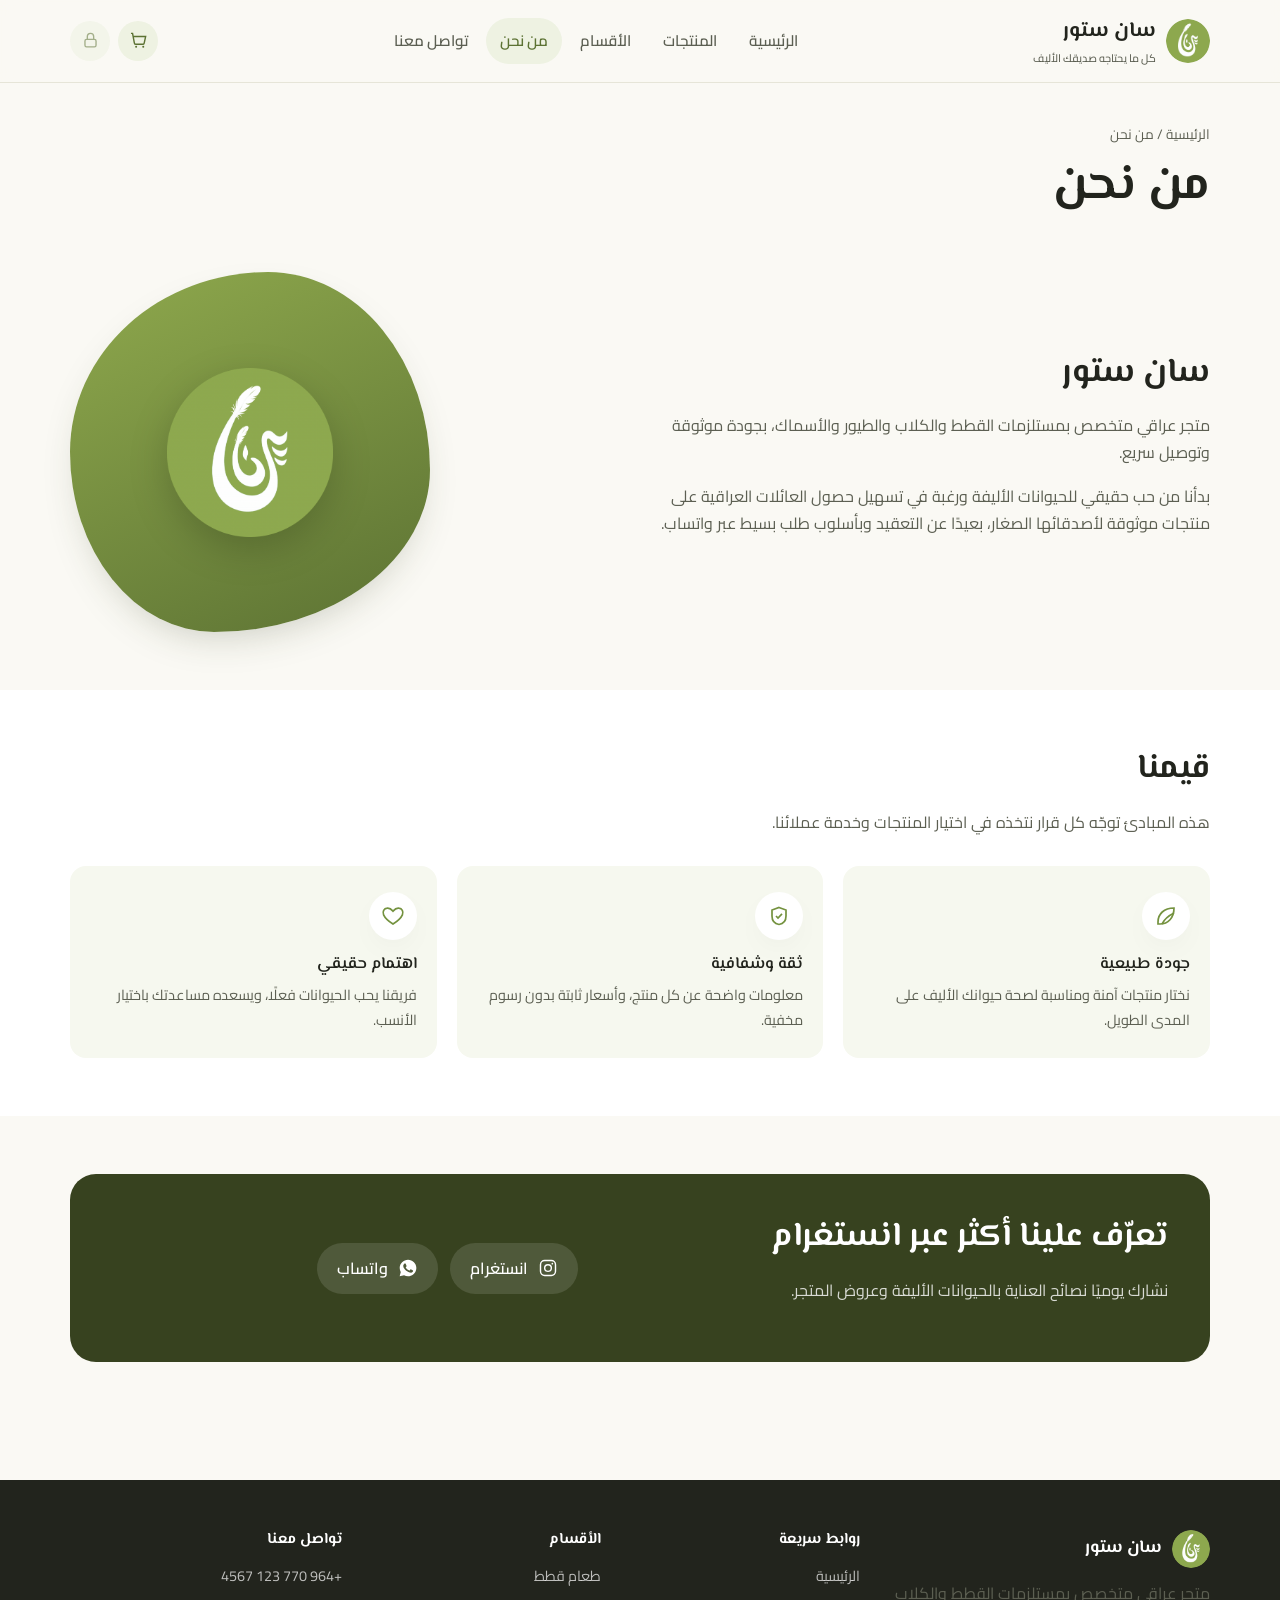
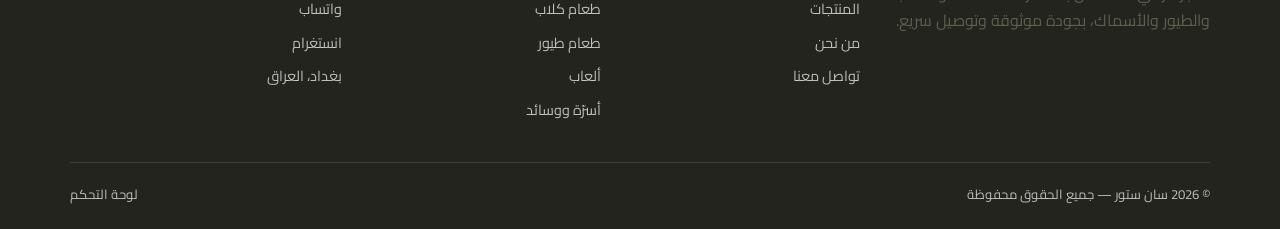
==== about.html @ 828fa0b1 "Add files via upload" ====
<!DOCTYPE html>
<html lang="ar" dir="rtl">
<head>
<meta charset="UTF-8">
<meta name="viewport" content="width=device-width, initial-scale=1.0">
<title>من نحن | سان ستور</title>
<link rel="icon" href="assets/logo/logo.png">
<link rel="stylesheet" href="css/style.css">
</head>
<body>

<div id="site-header" data-active="about"></div>

<main>
  <section class="page-header">
    <div class="container">
      <div class="breadcrumb"><a href="index.html">الرئيسية</a> / من نحن</div>
      <h1>من نحن</h1>
    </div>
  </section>

  <section class="section" style="padding-top:10px;">
    <div class="container about-hero">
      <div>
        <h2 id="aboutStoreName">سان ستور</h2>
        <p id="aboutDescription">متجر عراقي متخصص بمستلزمات الحيوانات الأليفة.</p>
        <p>بدأنا من حب حقيقي للحيوانات الأليفة ورغبة في تسهيل حصول العائلات العراقية على منتجات موثوقة لأصدقائها الصغار، بعيدًا عن التعقيد وبأسلوب طلب بسيط عبر واتساب.</p>
      </div>
      <div class="hero-art" style="max-width:360px;margin-inline-start:auto;">
        <img src="assets/logo/logo.png" alt="شعار وربيرة">
      </div>
    </div>
  </section>

  <section class="section section-alt">
    <div class="container">
      <div class="section-head">
        <div>
          <h2>قيمنا</h2>
          <p>هذه المبادئ توجّه كل قرار نتخذه في اختيار المنتجات وخدمة عملائنا.</p>
        </div>
      </div>
      <div class="value-grid">
        <div class="feature-card">
          <div class="icon">__ICON_LEAF__</div>
          <h3>جودة طبيعية</h3>
          <p>نختار منتجات آمنة ومناسبة لصحة حيوانك الأليف على المدى الطويل.</p>
        </div>
        <div class="feature-card">
          <div class="icon">__ICON_SHIELD__</div>
          <h3>ثقة وشفافية</h3>
          <p>معلومات واضحة عن كل منتج، وأسعار ثابتة بدون رسوم مخفية.</p>
        </div>
        <div class="feature-card">
          <div class="icon">__ICON_HEART__</div>
          <h3>اهتمام حقيقي</h3>
          <p>فريقنا يحب الحيوانات فعلًا، ويسعده مساعدتك باختيار الأنسب.</p>
        </div>
      </div>
    </div>
  </section>

  <section class="section">
    <div class="container">
      <div class="contact-band" id="aboutContactBand">
        <div>
          <h2>تعرّف علينا أكثر عبر انستغرام</h2>
          <p>نشارك يوميًا نصائح العناية بالحيوانات الأليفة وعروض المتجر.</p>
        </div>
        <div class="social-row" id="aboutSocialRow"></div>
      </div>
    </div>
  </section>
</main>

<div id="site-footer"></div>

<script src="js/config.js"></script>
<script src="js/icons.js"></script>
<script src="js/store.js"></script>
<script src="js/whatsapp.js"></script>
<script src="js/app.js"></script>
<script>
  document.addEventListener("DOMContentLoaded", function () {
    const s = Store.getSettings();
    document.getElementById("aboutStoreName").textContent = s.storeName;
    document.getElementById("aboutDescription").textContent = s.storeDescription;

    document.querySelector(".value-grid").innerHTML = document.querySelector(".value-grid").innerHTML
      .replace("__ICON_LEAF__", iconSvg("leaf"))
      .replace("__ICON_SHIELD__", iconSvg("shield"))
      .replace("__ICON_HEART__", iconSvg("heart"));

    document.getElementById("aboutSocialRow").innerHTML =
      '<a href="' + s.instagram + '" target="_blank" rel="noopener">' + iconSvg("instagram") + "انستغرام</a>" +
      '<a href="https://wa.me/' + whatsappDigitsOnly(s.whatsapp) + '" target="_blank" rel="noopener">' + iconSvg("whatsapp") + "واتساب</a>";
  });
</script>
</body>
</html>
---- css/style.css ----
/* ==========================================================================
   وربيرة | متجر مستلزمات الحيوانات الأليفة — Stylesheet
   ========================================================================== */

@import url('https://fonts.googleapis.com/css2?family=El+Messiri:wght@400;500;600;700&family=Cairo:wght@400;500;600;700&display=swap');

:root {
  /* Brand palette, drawn from the logo */
  --olive-900: #37421f;
  --olive-700: #5c7233;
  --olive-600: #74923f;
  --olive-500: #8fa94d;
  --olive-400: #a9c06e;
  --olive-100: #eef2e2;
  --olive-50:  #f6f8ef;

  --sand-500: #c99a4b;   /* secondary accent — used sparingly for badges */
  --sand-100: #f7ecd9;

  --cream: #faf9f4;
  --white: #ffffff;

  --ink-900: #22241d;    /* headings / primary text */
  --ink-600: #5c5f52;    /* secondary text */
  --ink-300: #9a9d8f;    /* placeholder / muted */

  --line: #e6e5d8;
  --line-strong: #d3d2c2;

  --danger: #b3492f;
  --danger-bg: #f7e9e4;

  --radius-lg: 26px;
  --radius-md: 16px;
  --radius-sm: 10px;
  --radius-pill: 999px;

  --shadow-soft: 0 10px 30px -18px rgba(34, 36, 29, 0.35);
  --shadow-lift: 0 16px 40px -16px rgba(55, 66, 31, 0.28);

  --font-display: 'El Messiri', 'Tajawal', sans-serif;
  --font-body: 'Cairo', 'Tajawal', sans-serif;

  --container: 1180px;
}

* { box-sizing: border-box; }
html { scroll-behavior: smooth; }

body {
  margin: 0;
  font-family: var(--font-body);
  color: var(--ink-900);
  background: var(--cream);
  line-height: 1.7;
  -webkit-font-smoothing: antialiased;
}

img { max-width: 100%; display: block; }

h1, h2, h3, h4 {
  font-family: var(--font-display);
  color: var(--ink-900);
  margin: 0 0 .5em;
  line-height: 1.3;
}

h1 { font-size: clamp(2rem, 4vw, 3rem); font-weight: 700; }
h2 { font-size: clamp(1.5rem, 3vw, 2.1rem); font-weight: 700; }
h3 { font-size: 1.25rem; font-weight: 600; }

p { margin: 0 0 1em; color: var(--ink-600); }

a { color: inherit; text-decoration: none; }

button { font-family: inherit; cursor: pointer; }

:focus-visible {
  outline: 3px solid var(--olive-400);
  outline-offset: 2px;
}

.container {
  max-width: var(--container);
  margin-inline: auto;
  padding-inline: 20px;
}

.visually-hidden {
  position: absolute; width: 1px; height: 1px;
  overflow: hidden; clip: rect(0 0 0 0); white-space: nowrap;
}

/* ---------- Buttons ---------- */
.btn {
  display: inline-flex; align-items: center; justify-content: center; gap: 8px;
  padding: 13px 26px;
  border-radius: var(--radius-pill);
  border: 1px solid transparent;
  font-weight: 600; font-size: .98rem;
  transition: transform .15s ease, box-shadow .15s ease, background .15s ease;
}
.btn-primary { background: var(--olive-600); color: var(--white); }
.btn-primary:hover { background: var(--olive-700); box-shadow: var(--shadow-lift); transform: translateY(-1px); }
.btn-outline { background: transparent; border-color: var(--line-strong); color: var(--ink-900); }
.btn-outline:hover { border-color: var(--olive-600); color: var(--olive-700); }
.btn-whatsapp { background: var(--ink-900); color: var(--white); }
.btn-whatsapp:hover { background: var(--olive-700); }
.btn-sm { padding: 8px 16px; font-size: .85rem; }
.btn-block { width: 100%; }
.btn:disabled { opacity: .5; cursor: not-allowed; transform: none !important; box-shadow: none !important; }
.btn svg { width: 18px; height: 18px; flex-shrink: 0; }

.btn-icon {
  display: inline-flex; align-items: center; justify-content: center;
  width: 40px; height: 40px; border-radius: 50%;
  background: var(--olive-100); color: var(--olive-700);
  transition: background .15s ease;
}
.btn-icon:hover { background: var(--olive-500); color: var(--white); }
.btn-icon svg { width: 19px; height: 19px; }

/* ---------- Header ---------- */
.site-header {
  position: sticky; top: 0; z-index: 50;
  background: rgba(250, 249, 244, .92);
  backdrop-filter: blur(8px);
  border-bottom: 1px solid var(--line);
}
.header-inner {
  display: flex; align-items: center; justify-content: space-between;
  padding-block: 14px; gap: 20px;
}
.brand { display: flex; align-items: center; gap: 10px; }
.brand img { width: 44px; height: 44px; border-radius: 50%; }
.brand-name { font-family: var(--font-display); font-size: 1.3rem; font-weight: 700; }
.brand-name span { display: block; font-family: var(--font-body); font-size: .68rem; font-weight: 500; color: var(--ink-600); }

.main-nav { display: flex; align-items: center; gap: 4px; }
.main-nav a {
  padding: 10px 14px; border-radius: var(--radius-pill); font-weight: 600; font-size: .95rem; color: var(--ink-600);
  transition: background .15s ease, color .15s ease;
}
.main-nav a:hover, .main-nav a.active { background: var(--olive-100); color: var(--olive-700); }

.header-actions { display: flex; align-items: center; gap: 8px; }
.cart-link { position: relative; }
.cart-count {
  position: absolute; top: -4px; left: -4px;
  background: var(--sand-500); color: var(--white);
  font-size: .68rem; font-weight: 700; line-height: 1;
  min-width: 18px; height: 18px; border-radius: 50%;
  display: flex; align-items: center; justify-content: center;
  padding: 0 3px;
}
.admin-link { opacity: .55; }
.admin-link:hover { opacity: 1; }

.nav-toggle {
  display: none; width: 42px; height: 42px; border-radius: 50%;
  background: var(--olive-100); border: none; align-items: center; justify-content: center;
}
.nav-toggle svg { width: 20px; height: 20px; color: var(--olive-700); }

/* ---------- Hero ---------- */
.hero {
  position: relative; overflow: hidden;
  padding-block: 56px 72px;
}
.hero-blob {
  position: absolute; inset-inline-end: -12%; top: -18%;
  width: 620px; height: 620px;
  background: var(--olive-100);
  border-radius: 62% 38% 55% 45% / 48% 55% 45% 52%;
  z-index: 0;
}
.hero-inner {
  position: relative; z-index: 1;
  display: grid; grid-template-columns: 1.05fr .95fr; gap: 48px; align-items: center;
}
.hero-eyebrow-free { color: var(--olive-700); font-weight: 700; margin-bottom: 10px; }
.hero-copy p { font-size: 1.08rem; max-width: 46ch; }
.hero-cta { display: flex; gap: 12px; margin-top: 26px; flex-wrap: wrap; }
.hero-trust { display: flex; gap: 26px; margin-top: 34px; flex-wrap: wrap; }
.hero-trust div strong { display: block; font-family: var(--font-display); font-size: 1.5rem; color: var(--olive-700); }
.hero-trust div span { font-size: .85rem; color: var(--ink-600); }

.hero-art {
  position: relative;
  aspect-ratio: 1 / 1;
  border-radius: 55% 45% 60% 40% / 50% 55% 45% 50%;
  background: linear-gradient(155deg, var(--olive-500), var(--olive-700));
  display: flex; align-items: center; justify-content: center;
  box-shadow: var(--shadow-lift);
}
.hero-art img { width: 46%; filter: drop-shadow(0 12px 18px rgba(0,0,0,.18)); }

/* ---------- Section shells ---------- */
.section { padding-block: 58px; }
.section-head {
  display: flex; align-items: flex-end; justify-content: space-between; gap: 20px;
  margin-bottom: 30px; flex-wrap: wrap;
}
.section-head p { margin: 0; max-width: 50ch; }
.section-alt { background: var(--white); }

/* ---------- Category chips ---------- */
.cat-scroller {
  display: flex; gap: 14px; overflow-x: auto; padding-bottom: 6px;
  scrollbar-width: none;
}
.cat-scroller::-webkit-scrollbar { display: none; }
.cat-chip {
  flex: 0 0 auto;
  display: flex; flex-direction: column; align-items: center; gap: 10px;
  width: 118px; padding: 18px 12px;
  background: var(--white); border: 1px solid var(--line); border-radius: var(--radius-md);
  text-align: center; transition: border-color .15s ease, transform .15s ease;
}
.cat-chip:hover { border-color: var(--olive-500); transform: translateY(-2px); }
.cat-chip .cat-icon {
  width: 52px; height: 52px; border-radius: 50%;
  background: var(--olive-100); display: flex; align-items: center; justify-content: center;
}
.cat-chip .cat-icon svg { width: 26px; height: 26px; color: var(--olive-700); }
.cat-chip span.name { font-weight: 600; font-size: .88rem; }

.filter-chip {
  padding: 9px 18px; border-radius: var(--radius-pill); border: 1px solid var(--line-strong);
  background: var(--white); font-weight: 600; font-size: .88rem; color: var(--ink-600);
  white-space: nowrap;
}
.filter-chip.active, .filter-chip:hover { background: var(--olive-600); border-color: var(--olive-600); color: var(--white); }

/* ---------- Product grid & cards ---------- */
.product-grid {
  display: grid; gap: 22px;
  grid-template-columns: repeat(auto-fill, minmax(230px, 1fr));
}
.product-card {
  background: var(--white); border: 1px solid var(--line); border-radius: var(--radius-md);
  overflow: hidden; display: flex; flex-direction: column;
  transition: border-color .15s ease, box-shadow .15s ease;
}
.product-card:hover { border-color: var(--olive-400); box-shadow: var(--shadow-soft); }
.product-media {
  position: relative; aspect-ratio: 4/3; background: var(--olive-50);
  display: flex; align-items: center; justify-content: center; overflow: hidden;
}
.product-media img { width: 100%; height: 100%; object-fit: cover; }
.product-media .placeholder-icon { width: 42%; color: var(--olive-500); }
.badge {
  position: absolute; top: 10px; inset-inline-start: 10px;
  font-size: .72rem; font-weight: 700; padding: 5px 11px; border-radius: var(--radius-pill);
}
.badge-new { background: var(--olive-600); color: var(--white); }
.badge-featured { background: var(--sand-500); color: var(--white); }
.badge-out { position: static; margin-inline-start: 8px; background: var(--danger-bg); color: var(--danger); }

.product-body { padding: 16px; display: flex; flex-direction: column; gap: 8px; flex: 1; }
.product-cat { font-size: .76rem; color: var(--olive-700); font-weight: 700; }
.product-name { font-weight: 700; font-size: 1.02rem; }
.product-name a:hover { color: var(--olive-700); }
.product-desc { font-size: .87rem; color: var(--ink-600); flex: 1; }
.product-foot { display: flex; align-items: center; justify-content: space-between; margin-top: 6px; }
.price { font-family: var(--font-display); font-weight: 700; font-size: 1.15rem; color: var(--ink-900); }
.price small { font-size: .7rem; font-weight: 500; color: var(--ink-600); }
.product-actions { display: flex; gap: 8px; margin-top: 10px; }
.stock-line { font-size: .8rem; color: var(--ink-600); display: flex; align-items: center; gap: 6px; }
.dot { width: 8px; height: 8px; border-radius: 50%; background: var(--olive-500); }
.dot.dot-out { background: var(--danger); }

/* ---------- Why-us / trust ---------- */
.feature-grid { display: grid; grid-template-columns: repeat(4, 1fr); gap: 20px; }
.feature-card {
  background: var(--olive-50); border-radius: var(--radius-md); padding: 26px 20px;
}
.feature-card .icon {
  width: 48px; height: 48px; border-radius: 50%; background: var(--white);
  display: flex; align-items: center; justify-content: center; margin-bottom: 14px;
  box-shadow: var(--shadow-soft);
}
.feature-card .icon svg { width: 24px; height: 24px; color: var(--olive-600); }
.feature-card h3 { font-size: 1.02rem; }
.feature-card p { font-size: .9rem; margin: 0; }

/* ---------- Contact / social band ---------- */
.contact-band {
  background: var(--olive-900); color: var(--white); border-radius: var(--radius-lg);
  padding: 42px; display: grid; grid-template-columns: 1.2fr 1fr; gap: 30px; align-items: center;
}
.contact-band h2, .contact-band p { color: var(--white); }
.contact-band p { color: rgba(255,255,255,.8); }
.social-row { display: flex; gap: 12px; }
.social-row a {
  display: flex; align-items: center; gap: 10px; padding: 12px 20px;
  background: rgba(255,255,255,.12); border-radius: var(--radius-pill); font-weight: 600;
}
.social-row a:hover { background: rgba(255,255,255,.22); }
.social-row svg { width: 20px; height: 20px; }

/* ---------- Footer ---------- */
.site-footer { background: var(--ink-900); color: rgba(255,255,255,.7); padding-block: 50px 24px; margin-top: 60px; }
.footer-grid { display: grid; grid-template-columns: 1.4fr 1fr 1fr 1.2fr; gap: 32px; }
.footer-brand { display: flex; align-items: center; gap: 10px; margin-bottom: 12px; }
.footer-brand img { width: 38px; height: 38px; border-radius: 50%; }
.footer-brand strong { color: var(--white); font-family: var(--font-display); font-size: 1.1rem; }
.site-footer h4 { color: var(--white); font-size: .95rem; margin-bottom: 14px; }
.site-footer ul { list-style: none; margin: 0; padding: 0; display: flex; flex-direction: column; gap: 9px; font-size: .9rem; }
.site-footer ul a:hover { color: var(--white); }
.footer-bottom {
  margin-top: 40px; padding-top: 20px; border-top: 1px solid rgba(255,255,255,.12);
  display: flex; justify-content: space-between; font-size: .82rem; flex-wrap: wrap; gap: 10px;
}

/* ---------- Page header (inner pages) ---------- */
.page-header { padding-block: 40px 20px; }
.page-header p { max-width: 60ch; }
.breadcrumb { font-size: .85rem; color: var(--ink-600); margin-bottom: 10px; }
.breadcrumb a:hover { color: var(--olive-700); }

/* ---------- Shop toolbar ---------- */
.shop-layout { display: grid; grid-template-columns: 260px 1fr; gap: 30px; align-items: start; }
.shop-toolbar {
  display: flex; gap: 12px; margin-bottom: 24px; flex-wrap: wrap; align-items: center;
}
.search-box {
  position: relative; flex: 1; min-width: 220px;
}
.search-box input {
  width: 100%; padding: 12px 44px 12px 16px; border-radius: var(--radius-pill);
  border: 1px solid var(--line-strong); background: var(--white); font-family: inherit; font-size: .92rem;
}
.search-box svg { position: absolute; inset-inline-end: 15px; top: 50%; transform: translateY(-50%); width: 18px; height: 18px; color: var(--ink-300); }
.sort-select {
  padding: 12px 16px; border-radius: var(--radius-pill); border: 1px solid var(--line-strong);
  background: var(--white); font-family: inherit; font-weight: 600; font-size: .88rem;
}
.filter-panel {
  background: var(--white); border: 1px solid var(--line); border-radius: var(--radius-md); padding: 20px;
  display: flex; flex-direction: column; gap: 22px;
}
.filter-panel h4 { font-size: .95rem; margin-bottom: 12px; }
.filter-panel .cat-list { display: flex; flex-direction: column; gap: 6px; }
.filter-panel .cat-list button {
  text-align: start; padding: 9px 12px; border-radius: var(--radius-sm); border: none; background: none;
  font-family: inherit; font-size: .9rem; color: var(--ink-600); font-weight: 600;
}
.filter-panel .cat-list button.active, .filter-panel .cat-list button:hover { background: var(--olive-100); color: var(--olive-700); }
.range-row { display: flex; align-items: center; gap: 8px; }
.range-row input[type="number"] {
  width: 100%; padding: 9px 10px; border-radius: var(--radius-sm); border: 1px solid var(--line-strong); font-family: inherit;
}
.empty-state { text-align: center; padding: 60px 20px; color: var(--ink-600); }
.empty-state svg { width: 60px; height: 60px; color: var(--olive-300, var(--olive-400)); margin-bottom: 14px; }

/* ---------- Product detail ---------- */
.detail-grid { display: grid; grid-template-columns: 1fr 1fr; gap: 46px; align-items: flex-start; }
.detail-media {
  aspect-ratio: 1/1; background: var(--olive-50); border-radius: var(--radius-lg);
  display: flex; align-items: center; justify-content: center; overflow: hidden; position: relative;
}
.detail-media img { width: 100%; height: 100%; object-fit: cover; }
.detail-media .placeholder-icon { width: 34%; color: var(--olive-500); }
.detail-info .product-cat { display: inline-block; background: var(--olive-100); padding: 5px 12px; border-radius: var(--radius-pill); }
.detail-price { font-family: var(--font-display); font-size: 2rem; font-weight: 700; margin-block: 14px; }
.qty-stepper { display: flex; align-items: center; gap: 0; border: 1px solid var(--line-strong); border-radius: var(--radius-pill); width: fit-content; }
.qty-stepper button { width: 42px; height: 42px; background: none; border: none; font-size: 1.2rem; color: var(--olive-700); }
.qty-stepper input { width: 46px; border: none; background: none; text-align: center; font-family: inherit; font-weight: 700; font-size: 1rem; }
.detail-actions { display: flex; gap: 10px; margin-top: 22px; flex-wrap: wrap; }
.detail-meta { margin-top: 26px; border-top: 1px solid var(--line); padding-top: 18px; display: flex; flex-direction: column; gap: 8px; font-size: .92rem; }

/* ---------- Cart ---------- */
.cart-layout { display: grid; grid-template-columns: 1fr 340px; gap: 30px; align-items: flex-start; }
.cart-item {
  display: grid; grid-template-columns: 76px 1fr auto auto; gap: 16px; align-items: center;
  padding: 16px; background: var(--white); border: 1px solid var(--line); border-radius: var(--radius-md); margin-bottom: 14px;
}
.cart-item img, .cart-item .placeholder-icon-wrap { width: 76px; height: 76px; border-radius: var(--radius-sm); object-fit: cover; background: var(--olive-50); display: flex; align-items: center; justify-content: center; }
.cart-item .placeholder-icon-wrap svg { width: 40%; color: var(--olive-500); }
.cart-item h4 { margin: 0 0 4px; font-size: .96rem; }
.cart-item .unit-price { font-size: .85rem; color: var(--ink-600); }
.cart-item .remove-btn { color: var(--danger); font-size: .82rem; font-weight: 600; margin-top: 6px; }
.summary-card { background: var(--white); border: 1px solid var(--line); border-radius: var(--radius-md); padding: 22px; position: sticky; top: 90px; }
.summary-row { display: flex; justify-content: space-between; padding-block: 8px; font-size: .95rem; }
.summary-row.total { border-top: 1px solid var(--line); margin-top: 8px; padding-top: 14px; font-weight: 700; font-size: 1.1rem; }
.summary-row.total span:last-child { font-family: var(--font-display); color: var(--olive-700); }

/* ---------- Forms ---------- */
.form-card { background: var(--white); border: 1px solid var(--line); border-radius: var(--radius-lg); padding: 34px; max-width: 460px; margin-inline: auto; }
.field { margin-bottom: 16px; }
.field label { display: block; font-weight: 600; font-size: .88rem; margin-bottom: 6px; }
.field input, .field select, .field textarea {
  width: 100%; padding: 12px 14px; border-radius: var(--radius-sm); border: 1px solid var(--line-strong);
  font-family: inherit; font-size: .95rem; background: var(--white);
}
.field textarea { resize: vertical; min-height: 90px; }
.field-hint { font-size: .78rem; color: var(--ink-300); margin-top: 4px; }
.form-error { background: var(--danger-bg); color: var(--danger); padding: 10px 14px; border-radius: var(--radius-sm); font-size: .88rem; margin-bottom: 14px; display: none; }
.checkbox-row { display: flex; align-items: center; gap: 8px; }
.checkbox-row input { width: auto; }

/* ---------- Admin ---------- */
.admin-shell { display: grid; grid-template-columns: 240px 1fr; min-height: 100vh; }
.admin-sidebar { background: var(--ink-900); color: rgba(255,255,255,.75); padding: 22px 16px; display: flex; flex-direction: column; }
.admin-sidebar .brand-name, .admin-sidebar .brand-name span { color: var(--white); }
.admin-sidebar .brand { margin-bottom: 30px; padding-inline: 8px; }
.admin-nav { display: flex; flex-direction: column; gap: 4px; flex: 1; }
.admin-nav button, .admin-nav a {
  display: flex; align-items: center; gap: 10px; padding: 11px 14px; border-radius: var(--radius-sm);
  background: none; border: none; color: inherit; font-family: inherit; font-weight: 600; font-size: .92rem; text-align: start;
}
.admin-nav button.active, .admin-nav button:hover, .admin-nav a:hover { background: rgba(255,255,255,.1); color: var(--white); }
.admin-nav svg { width: 18px; height: 18px; }
.admin-logout { margin-top: auto; padding-top: 16px; border-top: 1px solid rgba(255,255,255,.12); }

.admin-main { padding: 30px 34px; }
.admin-topbar { display: flex; align-items: center; justify-content: space-between; margin-bottom: 26px; }
.admin-stats { display: grid; grid-template-columns: repeat(4, 1fr); gap: 18px; margin-bottom: 30px; }
.stat-card { background: var(--white); border: 1px solid var(--line); border-radius: var(--radius-md); padding: 20px; }
.stat-card .num { font-family: var(--font-display); font-size: 1.8rem; font-weight: 700; color: var(--olive-700); }
.stat-card .label { font-size: .85rem; color: var(--ink-600); }

.admin-panel { background: var(--white); border: 1px solid var(--line); border-radius: var(--radius-md); padding: 22px; margin-bottom: 24px; }
.panel-head { display: flex; align-items: center; justify-content: space-between; margin-bottom: 18px; gap: 12px; flex-wrap: wrap; }

.admin-table { width: 100%; border-collapse: collapse; font-size: .9rem; }
.admin-table th, .admin-table td { padding: 12px 10px; text-align: start; border-bottom: 1px solid var(--line); }
.admin-table th { color: var(--ink-600); font-weight: 700; font-size: .8rem; }
.admin-table img { width: 42px; height: 42px; border-radius: 8px; object-fit: cover; background: var(--olive-50); }
.admin-table .row-actions { display: flex; gap: 6px; }
.pill { display: inline-flex; padding: 4px 11px; border-radius: var(--radius-pill); font-size: .75rem; font-weight: 700; }
.pill-ok { background: var(--olive-100); color: var(--olive-700); }
.pill-off { background: var(--danger-bg); color: var(--danger); }

.modal-overlay {
  position: fixed; inset: 0; background: rgba(34,36,29,.5); display: none; align-items: center; justify-content: center;
  padding: 20px; z-index: 100;
}
.modal-overlay.open { display: flex; }
.modal-card {
  background: var(--white); border-radius: var(--radius-lg); padding: 28px; width: 100%; max-width: 520px;
  max-height: 88vh; overflow-y: auto;
}
.modal-head { display: flex; justify-content: space-between; align-items: center; margin-bottom: 18px; }
.close-modal { width: 34px; height: 34px; border-radius: 50%; background: var(--olive-100); border: none; display: flex; align-items: center; justify-content: center; }
.image-upload { display: flex; align-items: center; gap: 14px; }
.image-upload .preview { width: 68px; height: 68px; border-radius: var(--radius-sm); background: var(--olive-50); display: flex; align-items: center; justify-content: center; overflow: hidden; }
.image-upload .preview img { width: 100%; height: 100%; object-fit: cover; }
.image-upload .preview svg { width: 40%; color: var(--olive-500); }

.toast {
  position: fixed; bottom: 26px; left: 50%; transform: translateX(-50%) translateY(12px);
  background: var(--ink-900); color: var(--white); padding: 13px 24px; border-radius: var(--radius-pill);
  font-weight: 600; font-size: .9rem; opacity: 0; pointer-events: none; transition: opacity .2s ease, transform .2s ease;
  z-index: 200; box-shadow: var(--shadow-lift);
}
.toast.show { opacity: 1; transform: translateX(-50%) translateY(0); }

.setup-note {
  background: var(--sand-100); border: 1px solid var(--sand-500); color: var(--olive-900);
  padding: 14px 18px; border-radius: var(--radius-md); font-size: .88rem; margin-bottom: 20px;
}

/* ---------- About page ---------- */
.about-hero { display: grid; grid-template-columns: 1fr 1fr; gap: 40px; align-items: center; }
.value-grid { display: grid; grid-template-columns: repeat(3, 1fr); gap: 20px; }

/* ---------- Mobile ---------- */
@media (max-width: 980px) {
  .hero-inner, .detail-grid, .about-hero { grid-template-columns: 1fr; }
  .hero-art { max-width: 380px; margin-inline: auto; order: -1; }
  .feature-grid { grid-template-columns: repeat(2, 1fr); }
  .contact-band { grid-template-columns: 1fr; padding: 30px; }
  .footer-grid { grid-template-columns: 1fr 1fr; }
  .shop-layout { grid-template-columns: 1fr; }
  .filter-panel { position: static; }
  .cart-layout { grid-template-columns: 1fr; }
  .summary-card { position: static; }
  .admin-shell { grid-template-columns: 1fr; }
  .admin-sidebar { display: none; }
  .admin-sidebar.open { display: flex; position: fixed; inset: 0; z-index: 80; width: 260px; height: 100vh; }
  .admin-stats { grid-template-columns: repeat(2, 1fr); }
  .value-grid { grid-template-columns: 1fr; }
}

@media (max-width: 720px) {
  .main-nav { display: none; }
  .nav-toggle { display: flex; }
  .main-nav.open {
    display: flex; flex-direction: column; position: absolute; top: 100%; inset-inline: 0;
    background: var(--white); border-bottom: 1px solid var(--line); padding: 10px 20px 18px; gap: 4px;
  }
  .header-inner { position: relative; }
  .feature-grid { grid-template-columns: 1fr; }
  .footer-grid { grid-template-columns: 1fr; gap: 26px; }
  .admin-main { padding: 20px 16px; }
  .admin-stats { grid-template-columns: 1fr 1fr; }
  .cart-item { grid-template-columns: 60px 1fr; grid-template-areas: "img name" "img actions"; }
  .cart-item img, .cart-item .placeholder-icon-wrap { grid-area: img; }
  .hero-cta .btn { flex: 1; }
}

/* ---------- Small admin helpers ---------- */
.admin-table-icon {
  width: 42px; height: 42px; border-radius: 8px; background: var(--olive-50);
  display: flex; align-items: center; justify-content: center;
}
.admin-table-icon svg { width: 55%; color: var(--olive-500); }

.icon-picker { display: grid; grid-template-columns: repeat(6, 1fr); gap: 8px; }
.icon-choice { position: relative; cursor: pointer; }
.icon-choice input { position: absolute; opacity: 0; }
.icon-choice span {
  display: flex; align-items: center; justify-content: center; height: 44px;
  border: 1px solid var(--line-strong); border-radius: var(--radius-sm); color: var(--ink-600);
}
.icon-choice span svg { width: 20px; height: 20px; }
.icon-choice input:checked + span { background: var(--olive-600); border-color: var(--olive-600); color: var(--white); }
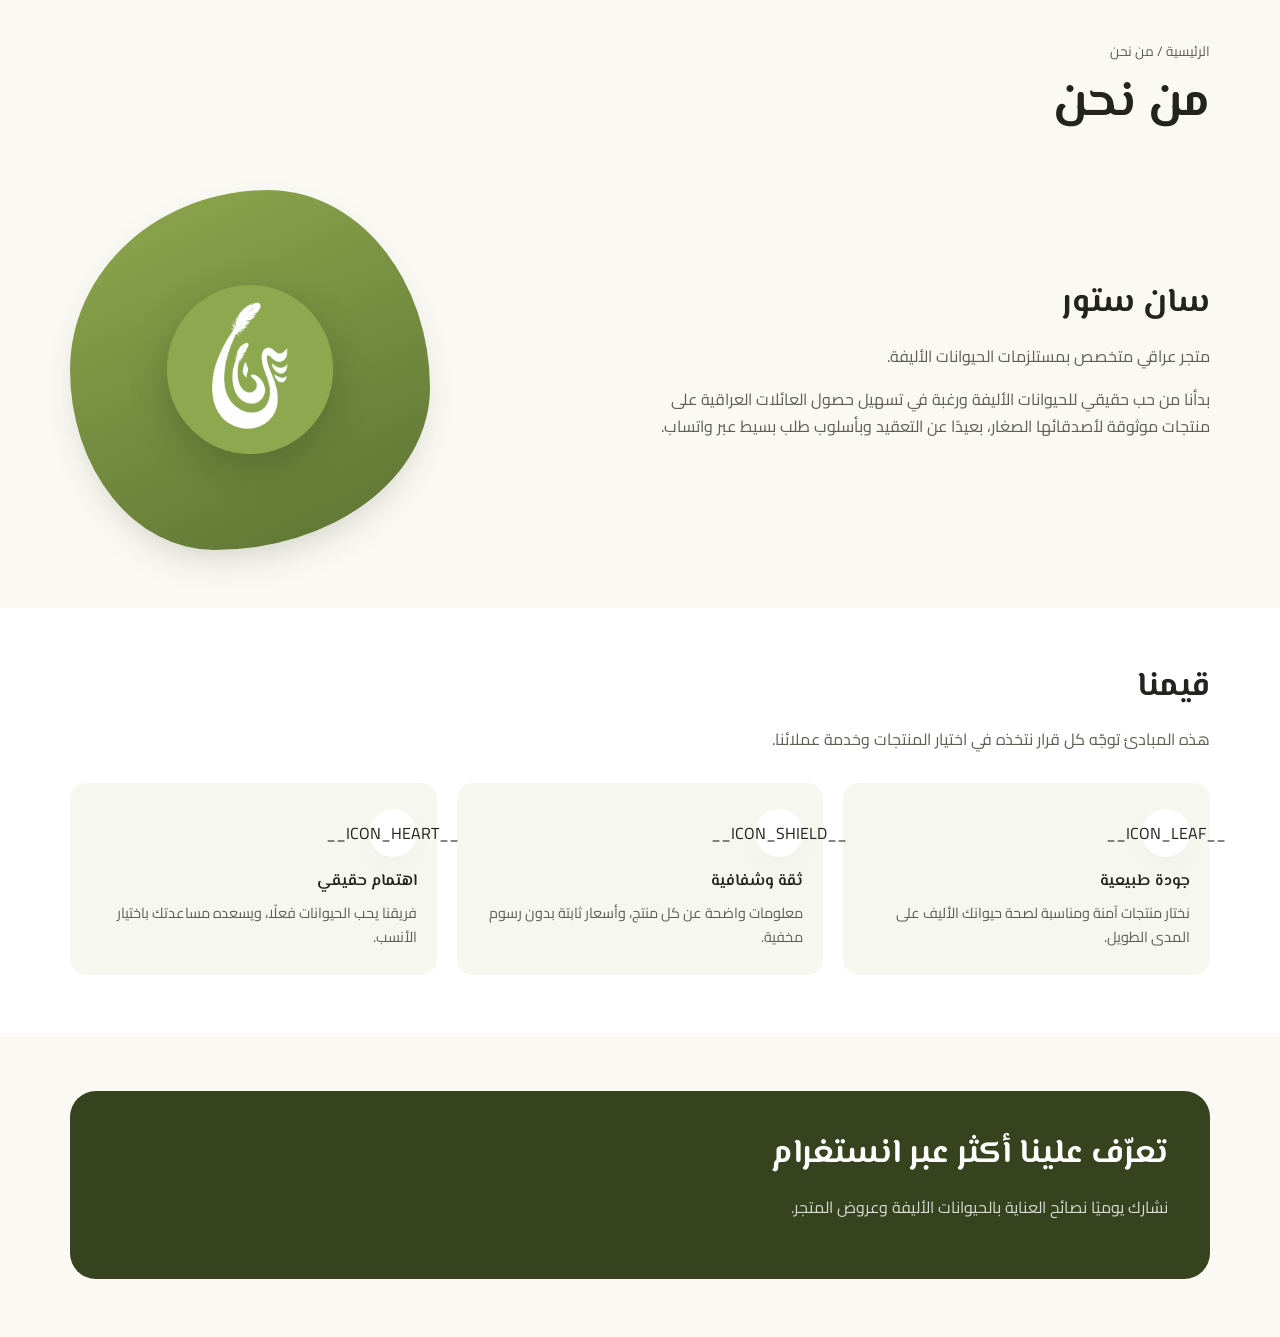
==== commit fa63eea3: "Add viewport meta tag to about.html Added viewport meta tag for responsive design." ====
--- a/about.html
+++ b/about.html
@@ -1,11 +1,12 @@
 <!DOCTYPE html>
 <html lang="ar" dir="rtl">
 <head>
+  <meta name="viewport" content="width=device-width, initial-scale=1.0">
 <meta charset="UTF-8">
 <meta name="viewport" content="width=device-width, initial-scale=1.0">
 <title>من نحن | سان ستور</title>
 <link rel="icon" href="assets/logo/logo.png">
-<link rel="stylesheet" href="css/style.css">
+<link rel="stylesheet" href="css/style.css?v=3">
 </head>
 <body>
 
--- a/css/style.css
+++ b/css/style.css
@@ -121,8 +121,11 @@
 .btn-icon svg { width: 19px; height: 19px; }
 
 /* ---------- Header ---------- */
+/* ---------- Header ---------- */
+#site-header {
+  position: sticky; top: 0; z-index: 50;
+}
 .site-header {
-  position: sticky; top: 0; z-index: 50;
   background: rgba(250, 249, 244, .92);
   backdrop-filter: blur(8px);
   border-bottom: 1px solid var(--line);
@@ -517,3 +520,14 @@
 }
 .icon-choice span svg { width: 20px; height: 20px; }
 .icon-choice input:checked + span { background: var(--olive-600); border-color: var(--olive-600); color: var(--white); }
+@media (max-width: 980px) {
+  #adminSidebarToggle { display: flex !important; }
+}
+/* تصغير قسم الشعار في شاشات الهواتف */
+@media (max-width: 768px) {
+  .hero-art {
+    transform: scale(0.6) !important; /* تصغير الحجم بنسبة 40% */
+    margin-top: -50px !important; /* سحب العناصر لتقليل الفراغ من الأعلى */
+    margin-bottom: -50px !important; /* سحب العناصر لتقليل الفراغ من الأسفل */
+  }
+}
